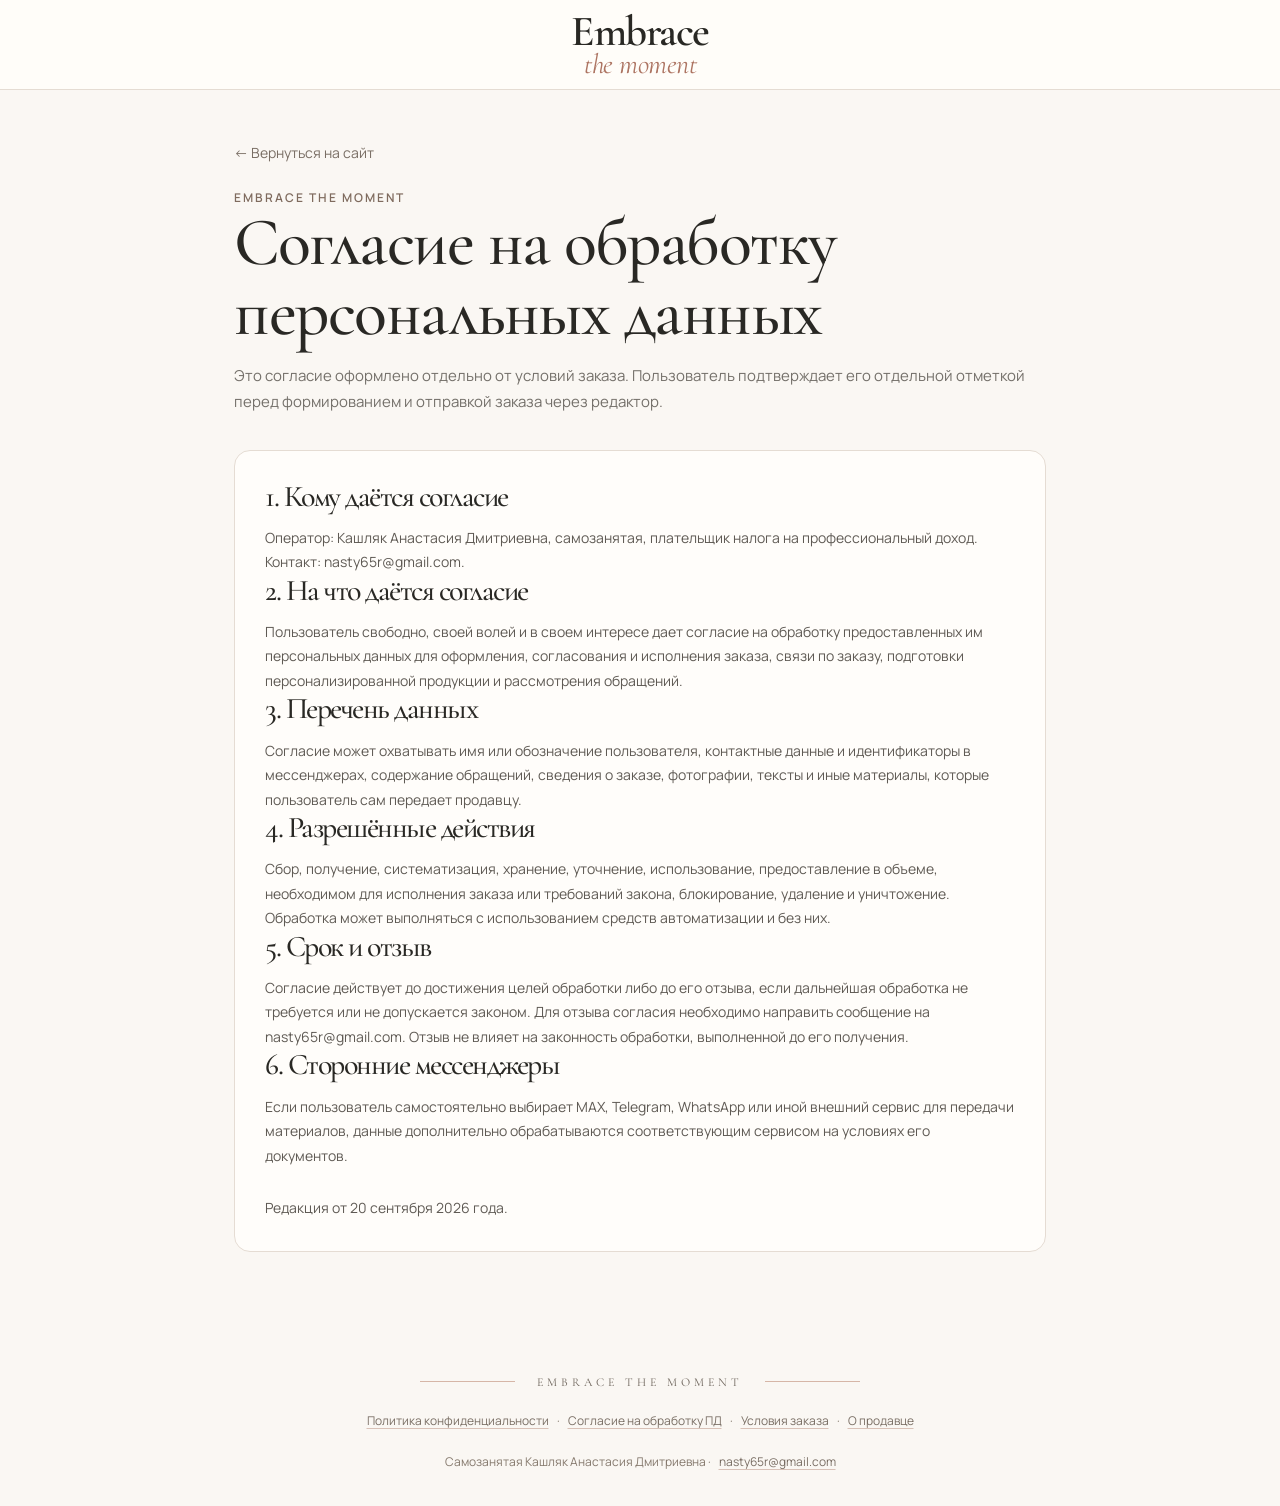
==== consent.html @ cee0122b "Urist_info" ====
<!doctype html>
<html lang="ru">
<head>
<meta charset="UTF-8">
<meta name="viewport" content="width=device-width, initial-scale=1">
<meta name="theme-color" content="#faf7f3">
<meta name="description" content="Согласие на обработку персональных данных Embrace the moment.">
<title>Согласие на обработку персональных данных — Embrace the moment</title>
<link rel="stylesheet" href="./style.css?v=legal1">
</head>
<body>
<header class="header">
<a class="brand" href="./index.html#/" aria-label="Embrace the moment — главная">Embrace<span>the moment</span></a>
</header>
<main class="legal-page">
<a class="legal-back" href="./index.html#/">← Вернуться на сайт</a>

<span class="eyebrow">Embrace the moment</span>
<h1>Согласие на обработку персональных данных</h1>
<p class="legal-lead">Это согласие оформлено отдельно от условий заказа. Пользователь подтверждает его отдельной отметкой перед формированием и отправкой заказа через редактор.</p>
<section class="legal-card">
<h2>1. Кому даётся согласие</h2>
<p>Оператор: Кашляк Анастасия Дмитриевна, самозанятая, плательщик налога на профессиональный доход. Контакт: <a href="mailto:nasty65r@gmail.com">nasty65r@gmail.com</a>.</p>

<h2>2. На что даётся согласие</h2>
<p>Пользователь свободно, своей волей и в своем интересе дает согласие на обработку предоставленных им персональных данных для оформления, согласования и исполнения заказа, связи по заказу, подготовки персонализированной продукции и рассмотрения обращений.</p>

<h2>3. Перечень данных</h2>
<p>Согласие может охватывать имя или обозначение пользователя, контактные данные и идентификаторы в мессенджерах, содержание обращений, сведения о заказе, фотографии, тексты и иные материалы, которые пользователь сам передает продавцу.</p>

<h2>4. Разрешённые действия</h2>
<p>Сбор, получение, систематизация, хранение, уточнение, использование, предоставление в объеме, необходимом для исполнения заказа или требований закона, блокирование, удаление и уничтожение. Обработка может выполняться с использованием средств автоматизации и без них.</p>

<h2>5. Срок и отзыв</h2>
<p>Согласие действует до достижения целей обработки либо до его отзыва, если дальнейшая обработка не требуется или не допускается законом. Для отзыва согласия необходимо направить сообщение на <a href="mailto:nasty65r@gmail.com">nasty65r@gmail.com</a>. Отзыв не влияет на законность обработки, выполненной до его получения.</p>

<h2>6. Сторонние мессенджеры</h2>
<p>Если пользователь самостоятельно выбирает MAX, Telegram, WhatsApp или иной внешний сервис для передачи материалов, данные дополнительно обрабатываются соответствующим сервисом на условиях его документов.</p>

<p class="legal-meta">Редакция от 20 сентября 2026 года.</p>
</section>

</main>
<footer>
<span class="footer-rule"></span><a href="./index.html#/">EMBRACE THE MOMENT</a><span class="footer-rule"></span>
<small class="footer-legal"><a href="./privacy.html">Политика конфиденциальности</a><span>·</span><a href="./consent.html">Согласие на обработку ПД</a><span>·</span><a href="./terms.html">Условия заказа</a><span>·</span><a href="./seller.html">О продавце</a></small>
<small class="footer-seller">Самозанятая Кашляк Анастасия Дмитриевна · <a href="mailto:nasty65r@gmail.com">nasty65r@gmail.com</a></small>
</footer>
</body>
</html>
---- style.css ----
@import url('./assets/fonts/fonts.css');
:root{--paper:#faf7f3;--ink:#292824;--muted:#74706a;--rose:#ad7462;--line:#e5dcd3;--serif:'Cormorant Garamond',Georgia,serif;--sans:Manrope,Arial,sans-serif}*{box-sizing:border-box}html{scroll-behavior:smooth;scroll-padding-top:95px}body{margin:0;background:var(--paper);color:var(--ink);font:16px/1.6 var(--sans)}a{color:inherit;text-decoration:none}button,input{font:inherit}button,a{-webkit-tap-highlight-color:transparent;touch-action:manipulation}button{cursor:pointer;color:inherit}button:focus-visible,a:focus-visible{outline:2px solid var(--rose);outline-offset:5px}button:disabled{cursor:default}h1,h2,h3,p{margin:0}h1,h2{font-family:var(--serif);font-weight:500;line-height:1.04;letter-spacing:-1.5px}em{font-weight:400;color:var(--rose)}.icon{width:24px;height:24px;flex-shrink:0}.skip-link{position:fixed;top:-100px;left:16px;z-index:100;background:white;padding:12px}.skip-link:focus{top:8px}.header{height:90px;max-width:1440px;margin:auto;padding:0 5%;display:grid;grid-template-columns:1fr auto 1fr;align-items:center;border-bottom:1px solid var(--line);background:#fffdf9;position:relative;z-index:30}.brand{grid-column:2;font:600 43px/.8 var(--serif);letter-spacing:-1.5px;text-align:center;display:flex;flex-direction:column}.brand span{font-size:28px;font-style:italic;font-weight:400;color:var(--rose);letter-spacing:-.5px;margin-top:4px}.header nav{grid-column:1;grid-row:1;display:flex;gap:24px;font-size:14px}.header nav a:hover{color:var(--rose)}.header-catalog{grid-column:3;justify-self:end;display:flex;gap:12px;align-items:center;font-size:14px}.header-catalog svg{width:28px;height:28px}.menu-toggle{display:none}.eyebrow{display:block;text-transform:uppercase;font-size:12px;font-weight:600;letter-spacing:2px;color:#7f6b5e}.hero{max-width:1280px;margin:auto;display:grid;grid-template-columns:1fr 1fr;align-items:center;min-height:615px;padding:45px 6% 55px;overflow:hidden;gap:16px}.hero-copy{z-index:2}.hero h1{font-size:clamp(66px,6.8vw,98px);margin:23px 0}.hero h1 em{font-style:normal}.hero-copy p{font-size:18px;line-height:1.75;color:#6c6861;margin-bottom:28px}.button{display:inline-flex;align-items:center;justify-content:space-between;gap:30px;padding:17px 24px;border:1px solid var(--rose);border-radius:10px;background:var(--rose);color:white;font-size:16px;font-weight:500;min-height:56px;transition:background .2s,box-shadow .2s}.button:hover{background:#965f4e;box-shadow:0 6px 20px #8c60571c}.button .icon{width:24px}.hero-note{display:block;margin-top:27px;max-width:270px;font-size:12px;letter-spacing:.5px;color:#857970}.cover{display:block;width:100%;height:auto;object-fit:contain;aspect-ratio:2/3}.hero-art{position:relative;min-width:0;height:490px}.hero-art .cover{position:absolute;box-shadow:8px 14px 30px #4e382126;border:1px solid #e1d8cd}.hero-front{width:65%;left:3%;top:16%;transform:rotate(-7deg);z-index:2}.hero-back{width:60%;right:1%;top:0;transform:rotate(10deg);z-index:1}.hero-signature{position:absolute;bottom:20px;right:0;transform:rotate(-9deg);font:italic 30px/1.05 var(--serif);color:var(--rose)}.collection{max-width:1280px;margin:auto;padding:46px 5% 0;background:#fffdfb;border-radius:24px 24px 0 0}.section-heading{text-align:center;margin-bottom:30px}.section-heading h2{font-size:54px;margin:10px 0 14px}.section-heading p{color:var(--muted);font-size:15px}.cards{display:grid;grid-template-columns:repeat(4,minmax(0,1fr));gap:18px}.card{min-width:0;border:1px solid var(--line);border-radius:14px;padding:16px;background:#fbf8f4;display:flex;flex-direction:column;transition:box-shadow .2s,transform .2s}.card:hover{box-shadow:0 10px 25px #4e382114;transform:translateY(-3px)}.card-art{padding:12px 17px 19px;background:#f2ece4;border-radius:7px}.card .cover{box-shadow:4px 6px 12px #523e2426}.card:nth-child(2) .card-art{background:#eef0e7}.card:nth-child(3) .card-art{background:#eeebe5}.card-info{display:flex;flex:1;flex-direction:column;padding:14px 3px 0}.card h3{font-size:17px;line-height:1.45;font-weight:500;margin-bottom:16px}.card-bottom{display:flex;align-items:center;justify-content:space-between;gap:4px;margin-top:auto;color:var(--theme-accent,var(--rose));font-size:17px;white-space:nowrap}.card-arrow{background:var(--rose);color:white;border-radius:50%;display:grid;place-items:center;width:39px;height:39px;flex-shrink:0}.card-arrow .icon{width:21px}.specs{margin:30px 0 0;display:grid;grid-template-columns:repeat(4,1fr);background:#f2ede7;border-radius:14px;padding:24px 8px}.specs>div{display:flex;align-items:center;justify-content:center;gap:12px;padding:4px 12px;border-right:1px solid #dcd3c9;min-width:0}.specs>div:last-child{border:0}.specs .icon{width:30px;height:30px;color:var(--rose)}.specs span{display:block;font-size:12px;color:var(--muted)}.specs strong{display:block;color:#59554f;font-size:14px;font-weight:500;line-height:1.5;margin-top:3px}.how{max-width:1152px;margin:65px auto;display:grid;grid-template-columns:1fr 1fr;gap:9%;padding:0 24px}.how h2{font-size:47px;margin-top:17px}.steps{list-style:none;padding:0;margin:0;display:grid;gap:25px}.steps li{display:flex;gap:22px;align-items:flex-start}.steps li>span{font:italic 29px/1.3 var(--serif);color:var(--rose)}.steps h3{font-size:16px;font-weight:600;margin-bottom:5px}.steps p{font-size:14px;color:var(--muted)}footer{padding:25px 24px 35px;max-width:950px;margin:auto;display:flex;align-items:center;flex-wrap:wrap;justify-content:center;gap:22px}footer a{font:12px var(--serif);letter-spacing:4px;color:#6b6259}.footer-rule{width:95px;height:1px;background:#d6b6a7}footer small{width:100%;text-align:center;color:#85796d;font-size:12px}.detail{max-width:1240px;margin:auto;padding:20px 5% 30px}.back-link{display:inline-flex;align-items:center;gap:7px;font-size:14px;color:#7a695e;min-height:44px;margin-bottom:17px}.back-link .icon{width:18px}.product{display:grid;grid-template-columns:minmax(0,1.1fr) minmax(0,1fr);gap:6%;align-items:start}.product-gallery{min-width:0}.product-stage{height:530px;background:#f0e9df;border-radius:14px;position:relative;display:grid;place-items:center;overflow:hidden;touch-action:pan-y}.gallery-image{padding:0;border:0;background:transparent;display:grid;place-items:center;width:100%;height:100%;cursor:zoom-in}.gallery-image img{display:block;max-width:100%;object-fit:contain}.cover-image{height:85%;max-height:445px;width:auto;box-shadow:8px 12px 25px #4e38212b}.spread-image{width:100%;height:100%;max-height:100%;object-fit:contain}.gallery-nav{position:absolute;top:calc(50% - 22px);z-index:2;width:44px;height:44px;border:1px solid #e8ded5;border-radius:50%;background:#fffdf8ef;display:grid;place-items:center}.gallery-prev{left:12px}.gallery-next{right:12px}.gallery-nav:hover,.gallery-zoom:hover{background:white}.gallery-nav .icon{width:20px;color:var(--rose)}.gallery-counter{position:absolute;bottom:12px;left:18px;font-size:12px;color:#6b5a4d;background:#fffaf2db;border-radius:30px;padding:3px 9px}.gallery-zoom{position:absolute;bottom:9px;right:12px;width:36px;height:36px;background:#fffaf2e8;border:0;border-radius:50%;display:grid;place-items:center}.gallery-zoom .icon{width:18px}.gallery-tabs{display:grid;grid-template-columns:1fr 1.55fr;gap:10px;margin-top:12px}.gallery-tabs button{display:flex;align-items:center;gap:11px;min-width:0;border:1px solid var(--line);border-radius:9px;background:#fffdf9;text-align:left;padding:7px 10px;font-size:14px;min-height:65px}.gallery-tabs img{width:37px;height:48px;object-fit:contain;flex-shrink:0}.gallery-tabs button[data-slide="1"] img{width:56px}.gallery-tabs button[aria-pressed=true]{background:#f0e1d7;border-color:#bc8a77;color:#704a3d}.gallery-caption{color:var(--muted);font-size:12px;line-height:1.65;margin-top:12px;min-height:40px}.product-info{padding-top:14px}.product-info h1{font-size:60px;margin:17px 0 12px;line-height:.98}.product-subtitle{font:italic 28px/1.2 var(--serif);color:var(--theme-accent);margin-bottom:20px}.product-description{font-size:15px;line-height:1.8;color:#726c65}.price-row{display:flex;align-items:center;gap:20px;margin:25px 0}.price{font:500 42px/1 var(--serif);white-space:nowrap}.price-note{font-size:12px;color:var(--muted);max-width:175px;line-height:1.5}fieldset{border:0;padding:0;margin:0;min-width:0}legend{font-size:14px;margin-bottom:11px;padding:0}.page-options{display:flex;gap:9px}.page-option{position:relative;flex:1}.page-option input{position:absolute;opacity:0;width:100%;height:100%;margin:0;cursor:pointer}.page-option span{display:grid;place-items:center;min-height:47px;border:1px solid #ded3c9;border-radius:8px;background:#fffdf9;font-size:16px}.page-option input:checked+span{background:var(--rose);border-color:var(--rose);color:white}.page-option input:focus-visible+span{outline:2px solid var(--ink);outline-offset:3px}.quantity-note{font-size:12px;color:var(--muted);margin:9px 0 17px}.create{width:100%}.editor-note{text-align:center;font-size:12px;color:#82756b;margin-top:11px}.inside{display:grid;grid-template-columns:1fr 1fr;gap:7%;padding:38px 32px;background:#f6eee8;border-radius:14px;margin-top:22px}.inside h2{font-size:39px;margin:12px 0}.inside p{font-size:14px;color:#7c6e62}.inside ul{padding:0;list-style:none;display:grid;gap:14px;align-content:center;margin:0}.inside li{display:flex;align-items:center;gap:11px;font-size:14px}.inside .icon{width:20px;color:var(--theme-accent)}dialog{background:var(--paper);color:var(--ink);border:1px solid var(--line);border-radius:14px}dialog::backdrop{background:#28201bd1;backdrop-filter:blur(5px)}.image-dialog{width:min(1100px,calc(100% - 24px));max-width:1100px;max-height:94dvh;padding:50px 16px 18px;overflow:auto}.image-dialog>img{display:block;max-width:100%;max-height:75dvh;object-fit:contain;margin:auto}.image-dialog>p{font-size:13px;color:var(--muted);text-align:center;margin:15px 0 0}.image-close{position:absolute;top:5px;right:8px;width:44px;height:44px;border:0;background:transparent;display:grid;place-items:center}
@media(max-width:1000px){.header nav{gap:14px;font-size:12px}.header-catalog span{display:none}.hero{min-height:510px;padding:36px 5%}.hero h1{font-size:70px}.hero-copy p{font-size:16px}.hero-art{height:420px}.hero-signature{font-size:25px}.card{padding:10px}.card-art{padding:12px}.card h3{font-size:15px}.card-bottom{font-size:15px}.card-arrow{width:31px;height:31px}.specs>div{flex-direction:column;text-align:center}.product-stage{height:450px}.cover-image{max-height:370px}.product-info h1{font-size:49px}.product-subtitle{font-size:25px}.product-description{font-size:14px}.gallery-tabs{grid-template-columns:1fr 1.45fr}.gallery-tabs button{gap:7px;font-size:12px;padding:6px}.price-row{gap:12px}.price{font-size:37px}.product{gap:4%}}
@media(max-width:700px){html{scroll-padding-top:80px}.header{height:74px;padding:0 16px;position:sticky;top:0;grid-template-columns:1fr auto 1fr}.brand{font-size:35px}.brand span{font-size:23px}.menu-toggle{display:grid;place-items:center;width:44px;height:44px;padding:10px;border:0;background:none;grid-column:1;grid-row:1}.menu-toggle svg{width:25px;height:25px}.header-catalog{width:44px;height:44px;justify-content:center}.header-catalog svg{width:25px}.header nav{display:none;position:absolute;left:0;right:0;top:73px;flex-direction:column;gap:0;background:#fffdf9;padding:10px 22px 18px;border-bottom:1px solid var(--line);box-shadow:0 12px 20px #39251a12;font-size:16px}.header nav a{padding:12px 0}.header nav.open{display:flex}.hero{grid-template-columns:1fr 1fr;min-height:350px;padding:30px 20px 32px;gap:0;align-items:center}.hero .eyebrow{font-size:10px;letter-spacing:1.3px;max-width:140px}.hero h1{font-size:clamp(41px,8.5vw,60px);letter-spacing:-1.5px;line-height:.98;margin:14px 0}.hero-copy p{font-size:14px;line-height:1.65;margin-bottom:19px;width:110%;max-width:240px}.hero .button{min-height:48px;padding:12px 14px;font-size:14px;gap:12px;white-space:nowrap}.hero .button .icon{width:19px}.hero-note{display:none}.hero-art{height:290px;margin-left:8px}.hero-front{width:83%;left:0;top:24%}.hero-back{width:78%;right:-13px;top:1%}.hero-signature{font-size:22px;bottom:-12px;right:-3px}.collection{padding:30px 16px 0;border-radius:20px 20px 0 0}.section-heading{margin-bottom:24px}.section-heading .eyebrow{font-size:10px;letter-spacing:1.7px}.section-heading h2{font-size:39px;letter-spacing:-1px;margin:10px 0}.section-heading p{font-size:14px;max-width:270px;margin:auto}.cards{grid-template-columns:repeat(2,minmax(0,1fr));gap:12px}.card{padding:10px;border-radius:12px}.card-art{padding:10px 13px 13px}.card h3{font-size:15px;line-height:1.35;margin-bottom:12px;min-height:40px}.card-info{padding:12px 1px 1px}.card-bottom{font-size:15px}.card-arrow{width:31px;height:31px}.card-arrow .icon{width:19px}.specs{grid-template-columns:repeat(2,minmax(0,1fr));gap:0;padding:10px 12px;margin-top:22px}.specs>div{flex-direction:row;text-align:left;justify-content:flex-start;gap:10px;padding:16px 9px;border:0}.specs>div:nth-child(odd){border-right:1px solid var(--line)}.specs>div:nth-child(-n+2){border-bottom:1px solid var(--line)}.specs .icon{width:25px;height:25px}.specs span{font-size:11px}.specs strong{font-size:12px}.how{display:block;margin:35px 20px 25px;padding:0}.how h2{font-size:38px;margin:12px 0 25px}.how .eyebrow{font-size:11px}.steps{gap:23px}.steps li{gap:18px}.steps p{font-size:14px}.steps h3{font-size:15px}footer{gap:14px;padding:30px 16px}footer a{font-size:10px;letter-spacing:2.5px}.footer-rule{width:40px}footer small{font-size:11px}.detail{padding:10px 16px 15px}.back-link{font-size:14px;margin-bottom:10px}.product{grid-template-columns:1fr;gap:24px}.product-stage{height:430px;border-radius:12px}.cover-image{max-height:370px;height:85%}.gallery-nav{width:42px;height:42px}.gallery-prev{left:8px}.gallery-next{right:8px}.gallery-tabs{grid-template-columns:1fr 1.6fr;gap:8px;margin-top:10px}.gallery-tabs button{font-size:13px;padding:7px 10px;min-height:62px;gap:9px}.gallery-tabs img{width:30px;height:44px}.gallery-tabs button[data-slide="1"] img{width:48px}.gallery-caption{font-size:12px;margin-top:10px;min-height:0}.product-info{padding:0 2px}.product-info .eyebrow{font-size:11px;letter-spacing:1.5px}.product-info h1{font-size:49px;margin:13px 0 10px}.product-subtitle{font-size:26px;margin-bottom:17px;max-width:360px}.product-description{font-size:15px;line-height:1.8}.price-row{margin:22px 0;gap:18px}.price{font-size:39px}.price-note{font-size:12px}.page-options{gap:8px}.page-option span{min-height:48px}.quantity-note{margin:9px 0 17px}.create{min-height:56px}.editor-note{font-size:12px;margin-top:10px}.detail>.specs{margin-top:29px}.inside{display:block;padding:25px 21px;margin-top:17px}.inside .eyebrow{font-size:10px}.inside h2{font-size:35px;margin:10px 0}.inside p{font-size:14px}.inside ul{margin-top:23px;gap:13px}.inside li{font-size:14px}.image-dialog{padding:50px 8px 15px}.image-dialog>img{max-height:76dvh}.image-dialog>p{font-size:12px;padding:0 8px}}
@media(max-width:380px){.hero{padding:24px 16px 28px;min-height:320px}.hero h1{font-size:40px}.hero-copy p{font-size:13px}.hero .button{font-size:12px;padding:11px 12px;gap:8px}.hero-art{height:260px}.hero-signature{font-size:20px}.card{padding:8px}.card-art{padding:8px 10px}.card-bottom{font-size:13px}.card-arrow{width:28px;height:28px}.card h3{font-size:14px}.specs{padding:8px}.specs>div{gap:7px;padding:14px 5px}.specs strong{font-size:11px}.specs .icon{width:22px}.product-stage{height:380px}.cover-image{max-height:325px}.product-info h1{font-size:45px}.gallery-tabs button{font-size:12px;padding:6px}.gallery-tabs button[data-slide="1"] img{width:42px}.price{font-size:35px}.section-heading h2{font-size:35px}}
@media(prefers-reduced-motion:reduce){html{scroll-behavior:auto}*,*::before,*::after{transition:none!important;animation:none!important}}
@media(max-width:700px){.hero-copy p{width:100%}.hero-back{right:8px}.hero-signature{right:8px}}
@media(min-width:701px){.hero-front{width:54%;top:10%;left:7%}.hero-back{width:50%;right:5%}.hero-signature{right:0;bottom:2px}}
.gallery-image{position:absolute;inset:0}.gallery-image .spread-image{height:auto;max-height:100%;object-fit:contain}
.responsive-picture{display:contents}.gallery-tabs picture img{width:37px;height:48px;object-fit:contain}.image-dialog .enlarged-image{display:block;max-width:100%;max-height:75dvh;object-fit:contain;margin:auto}
.specs small{display:block;font-size:11px;line-height:1.4;margin-top:3px;color:var(--muted)}
.category-switch{display:flex;justify-content:center;gap:6px;padding:14px 16px 0;max-width:540px;margin:0 auto}.category-switch a{flex:1;max-width:220px;display:flex;align-items:center;justify-content:center;padding:11px 18px;border:1px solid var(--line);border-radius:8px;font-size:15px;background:#fffcf8;min-height:46px}.category-switch a[aria-current]{background:var(--rose);border-color:var(--rose);color:white}.category-switch a:hover{border-color:var(--rose)}
.services-page{max-width:1080px;margin:auto;padding:25px 5% 65px;min-height:65dvh}.services-heading{padding:35px 0 30px}.services-heading h1{font-size:64px;margin:15px 0}.services-heading p{color:var(--muted);font-size:16px}.services-catalog{padding:38px;border:1px solid var(--line);border-radius:15px;background:#fffdfa}.services-catalog h2{font-size:36px;margin-bottom:15px}.services-catalog p{max-width:480px;color:var(--muted);margin-bottom:25px}.header nav{gap:18px;font-size:13px}
@media(min-width:701px) and (max-width:1050px){.header nav{gap:10px;font-size:11px}.header nav a{max-width:95px}}
@media(max-width:700px){.category-switch{padding-top:12px;gap:8px}.category-switch a{font-size:14px;padding:10px 12px}.header nav{gap:0;font-size:16px}.gallery-tabs picture img{width:30px;height:44px}.gallery-tabs button[data-slide="1"] picture img{width:48px}.services-page{padding:12px 20px 40px}.services-heading{padding:25px 0}.services-heading h1{font-size:47px}.services-catalog{padding:25px 20px}.services-catalog h2{font-size:33px}.services-catalog p{font-size:15px}.services-catalog .button{font-size:14px;gap:15px}}
.services-heading{padding-bottom:18px}.services-heading h1{line-height:1.03}.services-heading p{max-width:580px;line-height:1.55}.service-jump{display:flex;flex-wrap:wrap;gap:8px;margin:10px 0 38px}.service-jump a{border:1px solid var(--line);background:#fffdfa;border-radius:30px;padding:12px 18px;min-height:46px;font-size:14px}.service-jump a:hover,.service-jump a:focus-visible{border-color:var(--rose);color:var(--rose)}.service-group{scroll-margin-top:88px;margin:0 0 54px}.service-group-head{display:grid;grid-template-columns:minmax(0,1fr) 170px;gap:30px;align-items:end;border-bottom:1px solid var(--line);padding:0 0 22px;margin-bottom:18px}.service-group-head h2{font:normal clamp(32px,4vw,48px)/1.1 Georgia,serif;margin:9px 0 10px}.service-group-head p{font-size:16px;color:var(--muted);line-height:1.5;margin:0}.service-poster{display:block;position:relative;height:145px;overflow:hidden;border-radius:12px;background:#89626c;color:white}.service-poster img{width:100%;height:100%;object-fit:cover;object-position:50% 27%;filter:brightness(.82)}.service-poster span{position:absolute;inset:auto 0 0;padding:22px 12px 10px;background:linear-gradient(transparent,#38262cdb);font-size:12px;display:flex;align-items:center;gap:5px}.service-poster .icon,.service-extra .icon{width:15px;height:15px}.service-grid{display:grid;grid-template-columns:repeat(2,minmax(0,1fr));gap:10px}.service-card{border:1px solid var(--line);border-radius:12px;background:#fffdfa;padding:21px 22px;min-width:0}.service-card-top{display:flex;justify-content:space-between;gap:14px;align-items:baseline}.service-card h3{font:normal 23px/1.15 Georgia,serif;margin:0}.service-card strong{color:var(--rose);font-size:19px;font-weight:500;white-space:nowrap}.service-card p{font-size:14px;color:var(--muted);line-height:1.55;margin:12px 0 0}.service-extra,.service-note{display:inline-flex;gap:8px;align-items:center;margin:18px 0 0;color:var(--rose);font-size:14px}.service-extra{text-decoration:underline;text-underline-offset:4px}.service-finish{border-top:1px solid var(--line);padding:25px 0;color:var(--muted);font-size:14px;line-height:1.55}
@media(max-width:700px){.services-heading{padding-bottom:12px}.services-heading h1{font-size:44px}.services-heading p{font-size:15px}.service-jump{display:grid;grid-template-columns:1fr 1fr;gap:7px;margin:6px 0 29px}.service-jump a{display:flex;align-items:center;justify-content:center;text-align:center;padding:9px 8px;font-size:13px;line-height:1.25}.service-jump a:last-child{grid-column:1/-1}.service-group{margin-bottom:40px;scroll-margin-top:20px}.service-group-head{grid-template-columns:minmax(0,1fr) 96px;gap:12px;padding-bottom:15px;margin-bottom:10px}.service-group-head h2{font-size:30px}.service-group-head p{font-size:14px}.service-poster{height:112px}.service-poster span{font-size:10px;padding:14px 6px 6px;line-height:1.1}.service-grid{grid-template-columns:1fr;gap:8px}.service-card{padding:16px}.service-card h3{font-size:21px}.service-card strong{font-size:17px}.service-card p{font-size:14px;margin-top:7px}.service-finish{padding-top:17px}}
.service-contact{display:flex;justify-content:space-between;gap:30px;align-items:center;background:#f6eee9;border-radius:15px;padding:32px;margin-top:15px}.service-contact h2{font:normal 32px/1.12 Georgia,serif;margin:9px 0}.service-contact p{font-size:15px;line-height:1.5;color:var(--muted);margin:0}.service-contact .button{white-space:nowrap;font-size:15px}.service-contact .icon{width:18px;height:18px}@media(max-width:700px){.service-contact{display:block;padding:22px}.service-contact h2{font-size:28px}.service-contact .button{display:flex;justify-content:center;white-space:normal;margin-top:20px;padding:15px 10px;font-size:14px}}
.service-group-head{display:block}.service-grid{grid-template-columns:repeat(3,minmax(0,1fr));gap:18px}.service-card{padding:0;overflow:hidden;display:flex;flex-direction:column}.service-image-slot{aspect-ratio:4/3;display:flex;align-items:center;justify-content:center;background:#f0eae5;border-bottom:1px solid var(--line);color:#8c7c70;font-size:14px}.service-card-body{padding:20px;display:flex;flex-direction:column;flex:1}.service-card h3{font-size:23px;line-height:1.2}.service-card p{margin:12px 0 22px;font-size:14px;line-height:1.55}.service-card strong{display:block;margin-top:auto;white-space:normal;font-size:20px}.service-image-slot img{width:100%;height:100%;object-fit:cover}@media(max-width:700px){.service-grid{grid-template-columns:repeat(2,minmax(0,1fr));gap:10px}.service-card{padding:0}.service-card-body{padding:14px 12px}.service-card h3{font-size:20px;overflow-wrap:anywhere}.service-card p{font-size:14px;margin:10px 0 18px}.service-card strong{font-size:18px}.service-image-slot{aspect-ratio:1;font-size:13px}}@media(max-width:359px){.service-grid{grid-template-columns:1fr}.service-image-slot{aspect-ratio:4/3}}

.service-image-slot:has(img){aspect-ratio:1}.service-image-slot img{display:block;object-fit:contain}

/* Legal links and legal pages */
.footer-legal,.footer-seller{display:flex;justify-content:center;align-items:center;gap:8px;flex-wrap:wrap}
.footer-legal a,.footer-seller a{font:inherit;letter-spacing:0;color:#796e64;text-decoration:underline;text-decoration-color:#d8c1b7;text-underline-offset:3px}
.footer-legal a:hover,.footer-seller a:hover{color:var(--rose)}
.legal-page{max-width:860px;margin:0 auto;padding:50px 24px 80px}
.legal-back{display:inline-flex;margin-bottom:24px;color:#796e64;font-size:14px}
.legal-page h1{font-size:clamp(42px,7vw,68px);margin-bottom:14px}
.legal-page .legal-lead{color:var(--muted);font-size:15px;line-height:1.75;margin-bottom:34px}
.legal-card{background:#fffdfa;border:1px solid var(--line);border-radius:16px;padding:30px;margin:18px 0}
.legal-card h2{font-size:30px;margin:0 0 14px}
.legal-card h3{font:600 18px/1.3 var(--serif);margin:22px 0 8px}
.legal-card p,.legal-card li{font-size:14px;line-height:1.75;color:#5f5a54}
.legal-card ul{padding-left:20px;margin:10px 0}
.legal-meta{font-size:12px;color:var(--muted);margin-top:28px}
.legal-contact{padding:18px 20px;background:#f3ebe5;border-radius:12px}
.legal-contact a{color:var(--rose);text-decoration:underline;text-underline-offset:3px}
@media(max-width:700px){.legal-page{padding:28px 16px 60px}.legal-card{padding:21px 18px}.legal-card h2{font-size:27px}.footer-legal{gap:5px 8px}}
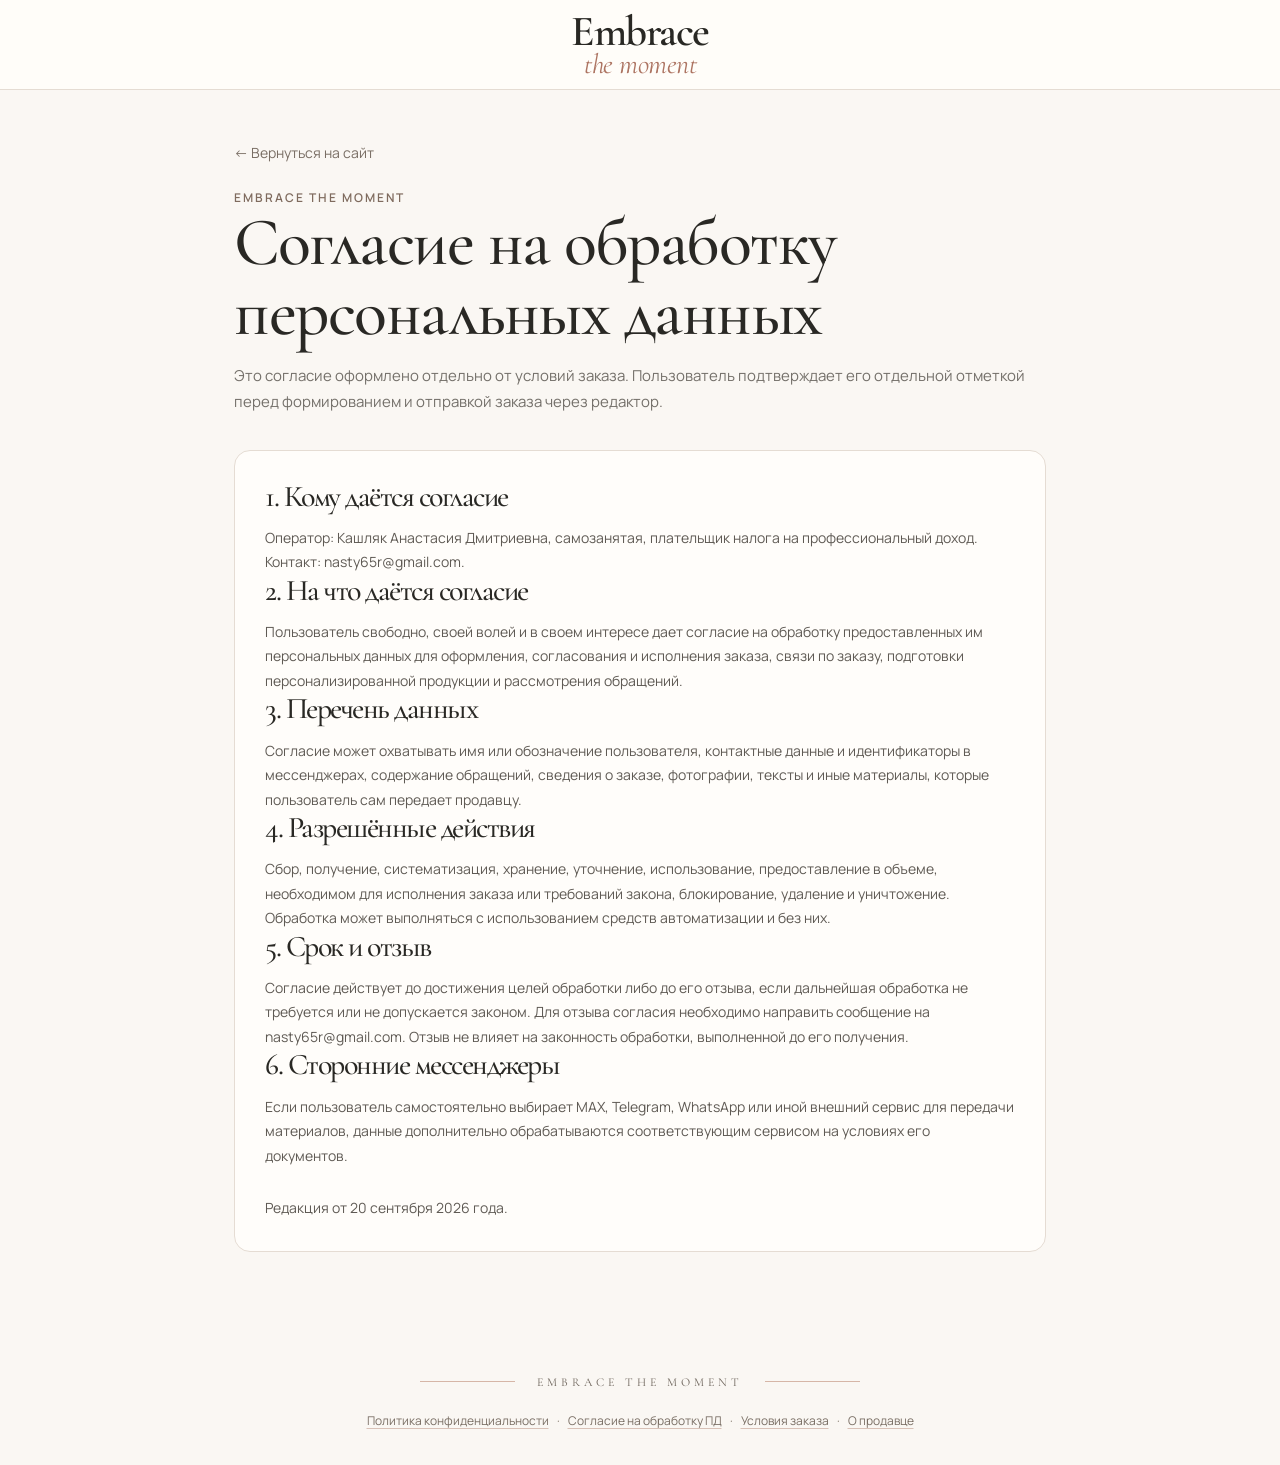
==== commit 06f6b79a: "legal information" ====
--- a/consent.html
+++ b/consent.html
@@ -44,7 +44,7 @@
 <footer>
 <span class="footer-rule"></span><a href="./index.html#/">EMBRACE THE MOMENT</a><span class="footer-rule"></span>
 <small class="footer-legal"><a href="./privacy.html">Политика конфиденциальности</a><span>·</span><a href="./consent.html">Согласие на обработку ПД</a><span>·</span><a href="./terms.html">Условия заказа</a><span>·</span><a href="./seller.html">О продавце</a></small>
-<small class="footer-seller">Самозанятая Кашляк Анастасия Дмитриевна · <a href="mailto:nasty65r@gmail.com">nasty65r@gmail.com</a></small>
+
 </footer>
 </body>
 </html>
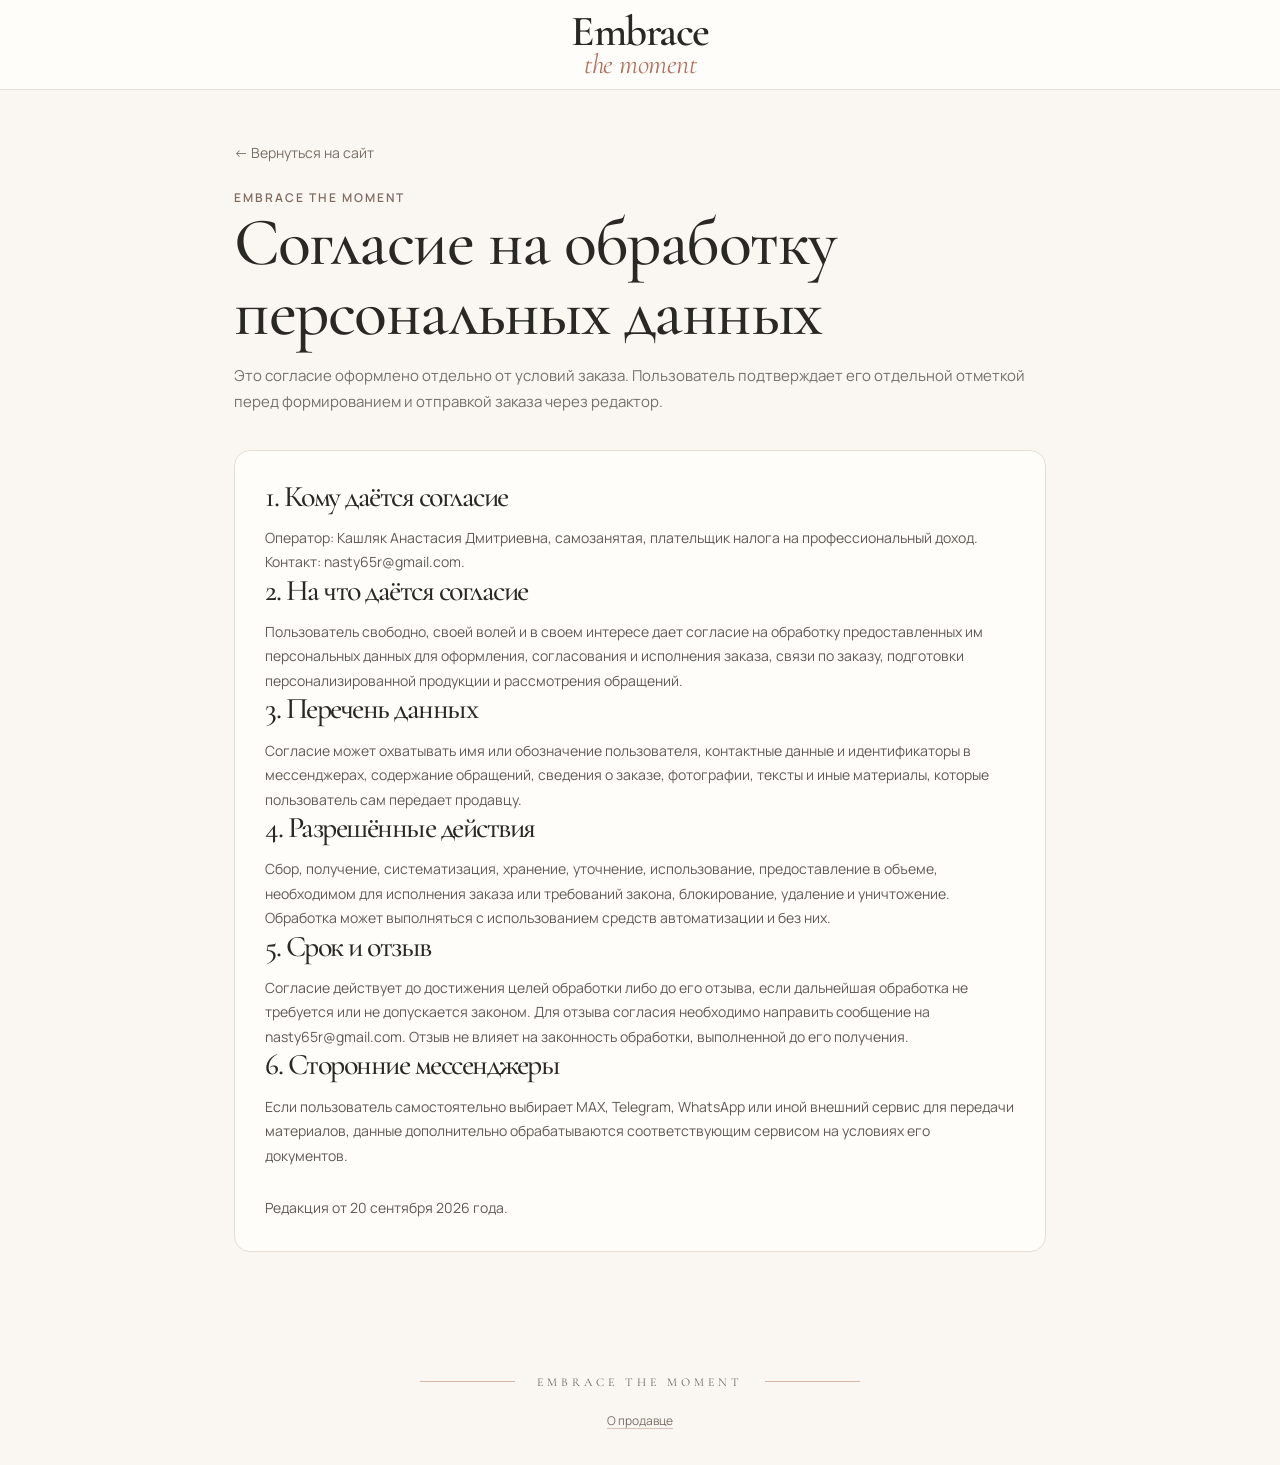
==== commit 4f488fc9: "legal information" ====
--- a/consent.html
+++ b/consent.html
@@ -43,7 +43,7 @@
 </main>
 <footer>
 <span class="footer-rule"></span><a href="./index.html#/">EMBRACE THE MOMENT</a><span class="footer-rule"></span>
-<small class="footer-legal"><a href="./privacy.html">Политика конфиденциальности</a><span>·</span><a href="./consent.html">Согласие на обработку ПД</a><span>·</span><a href="./terms.html">Условия заказа</a><span>·</span><a href="./seller.html">О продавце</a></small>
+<small class="footer-legal"><a href="./seller.html">О продавце</a></small>
 
 </footer>
 </body>
--- a/style.css
+++ b/style.css
@@ -37,3 +37,6 @@
 .legal-contact{padding:18px 20px;background:#f3ebe5;border-radius:12px}
 .legal-contact a{color:var(--rose);text-decoration:underline;text-underline-offset:3px}
 @media(max-width:700px){.legal-page{padding:28px 16px 60px}.legal-card{padding:21px 18px}.legal-card h2{font-size:27px}.footer-legal{gap:5px 8px}}
+
+.legal-documents a{color:var(--rose);text-decoration:underline;text-underline-offset:3px}
+.legal-documents ul{display:grid;gap:10px}
